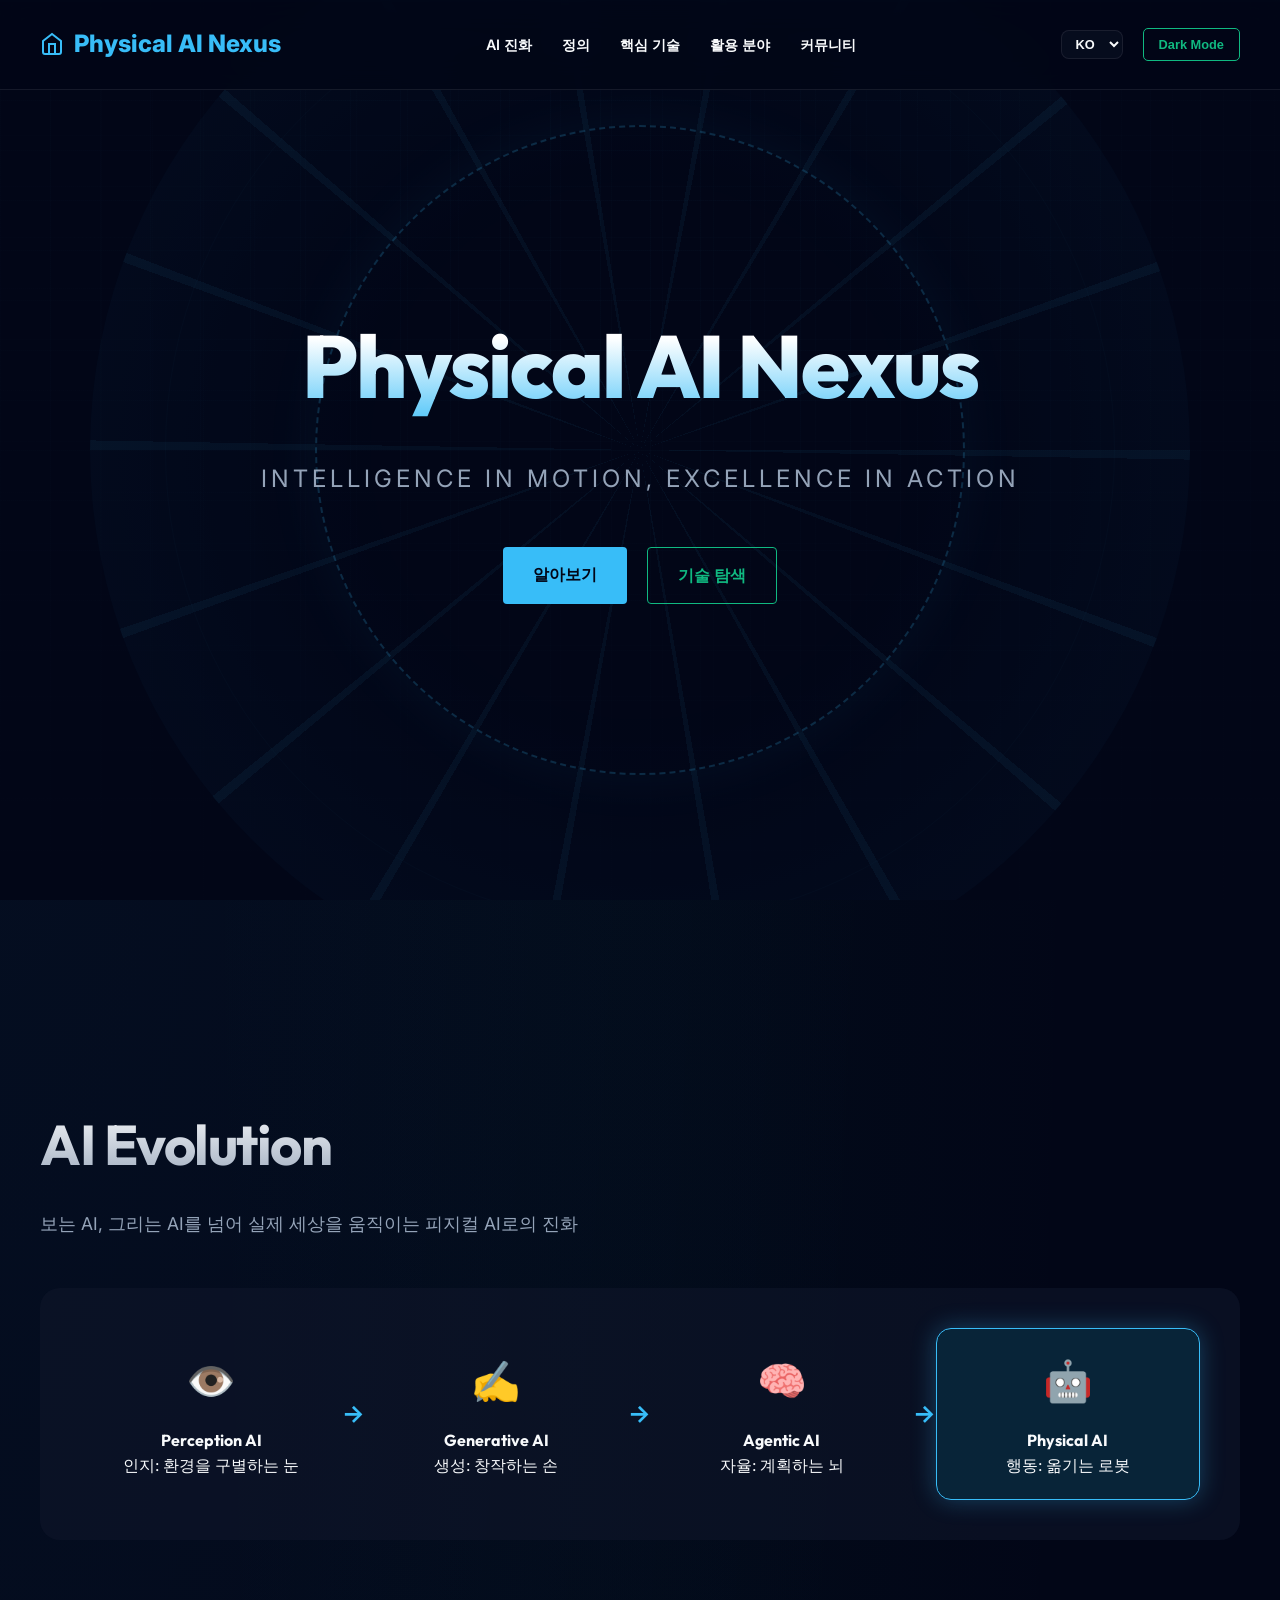
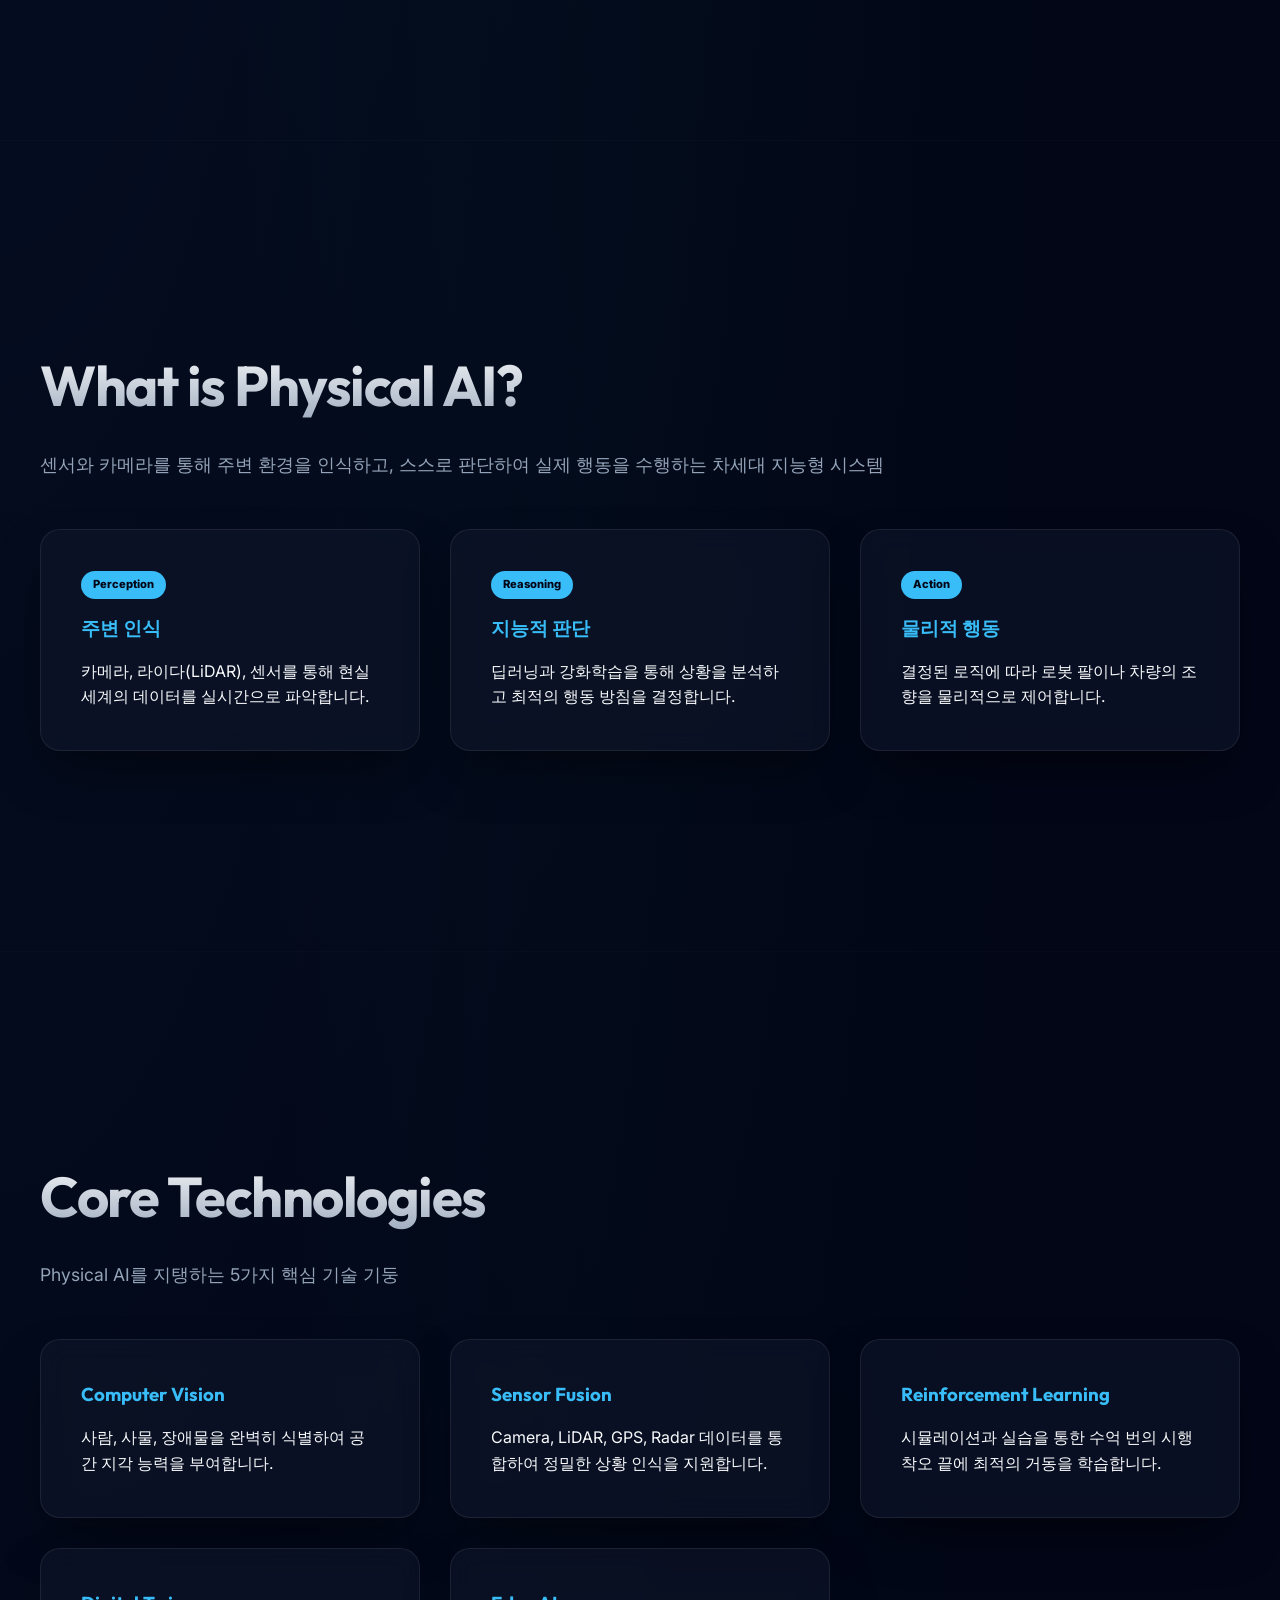
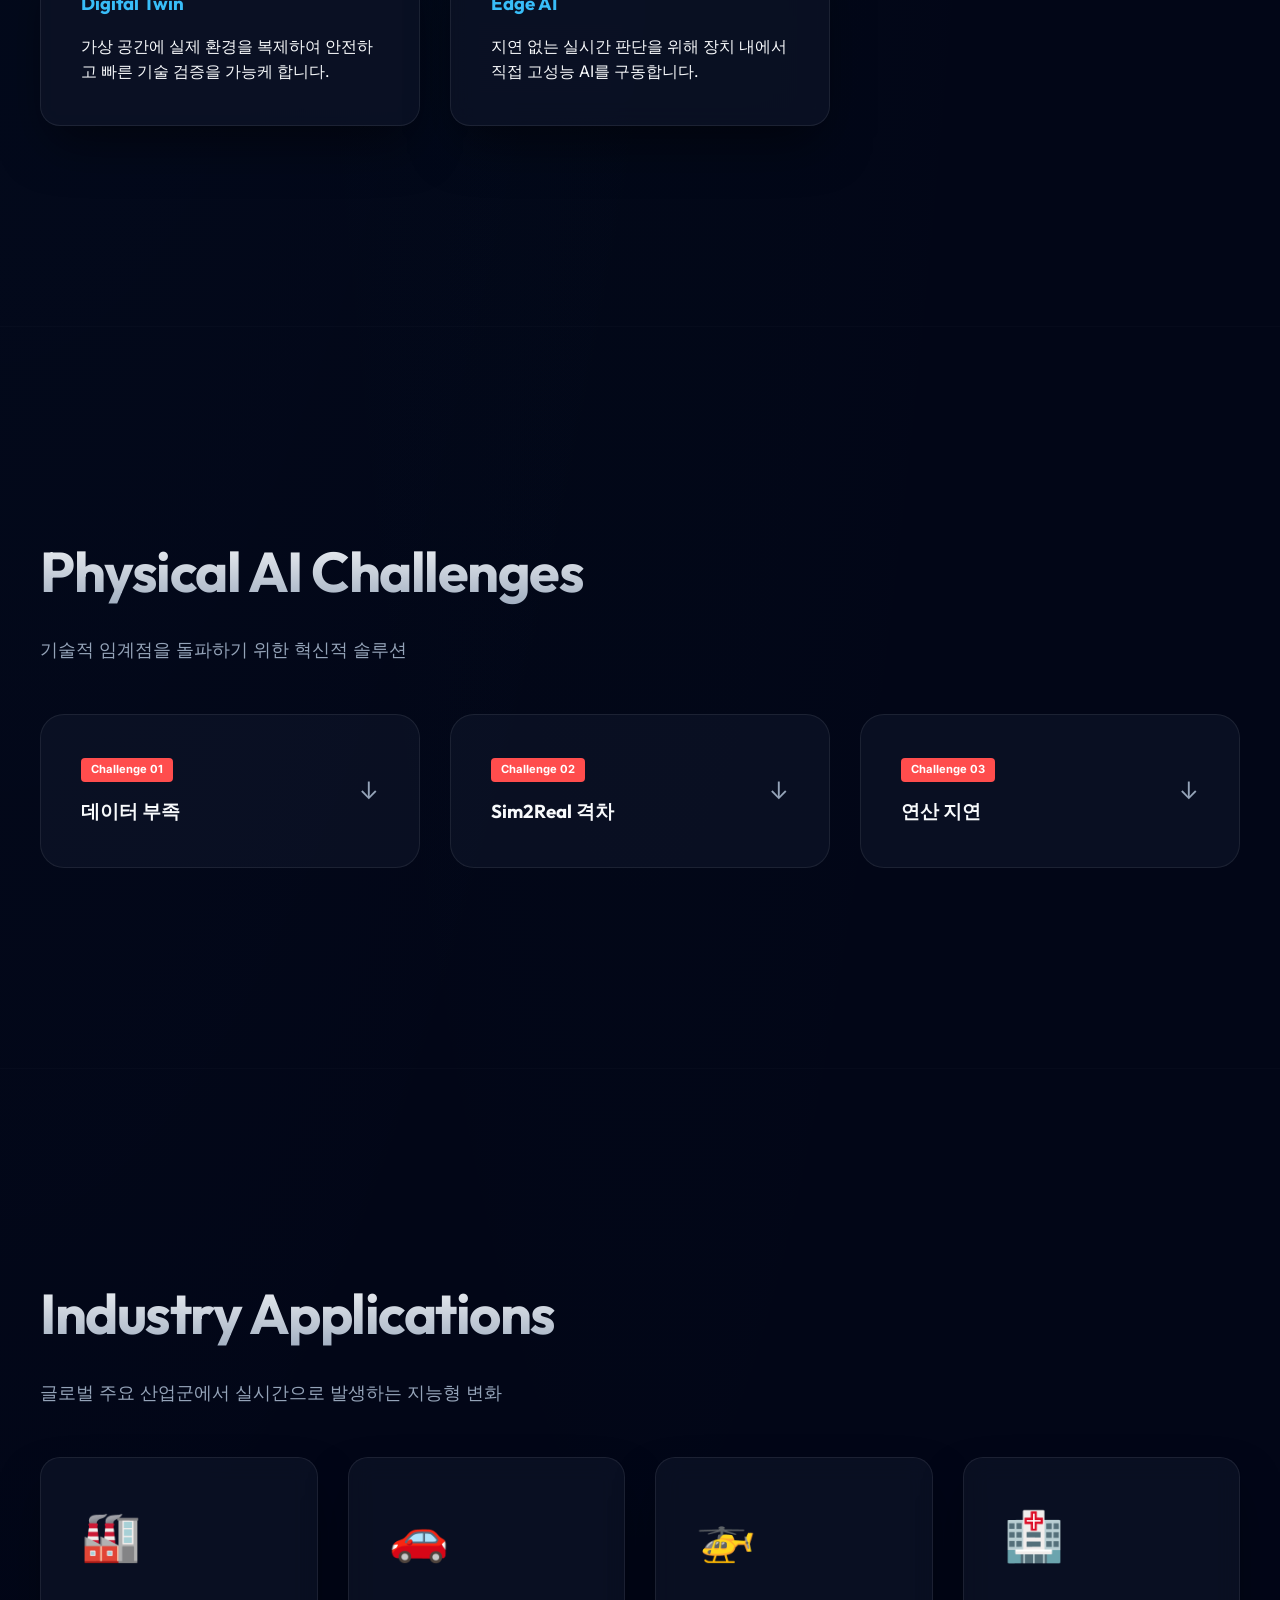
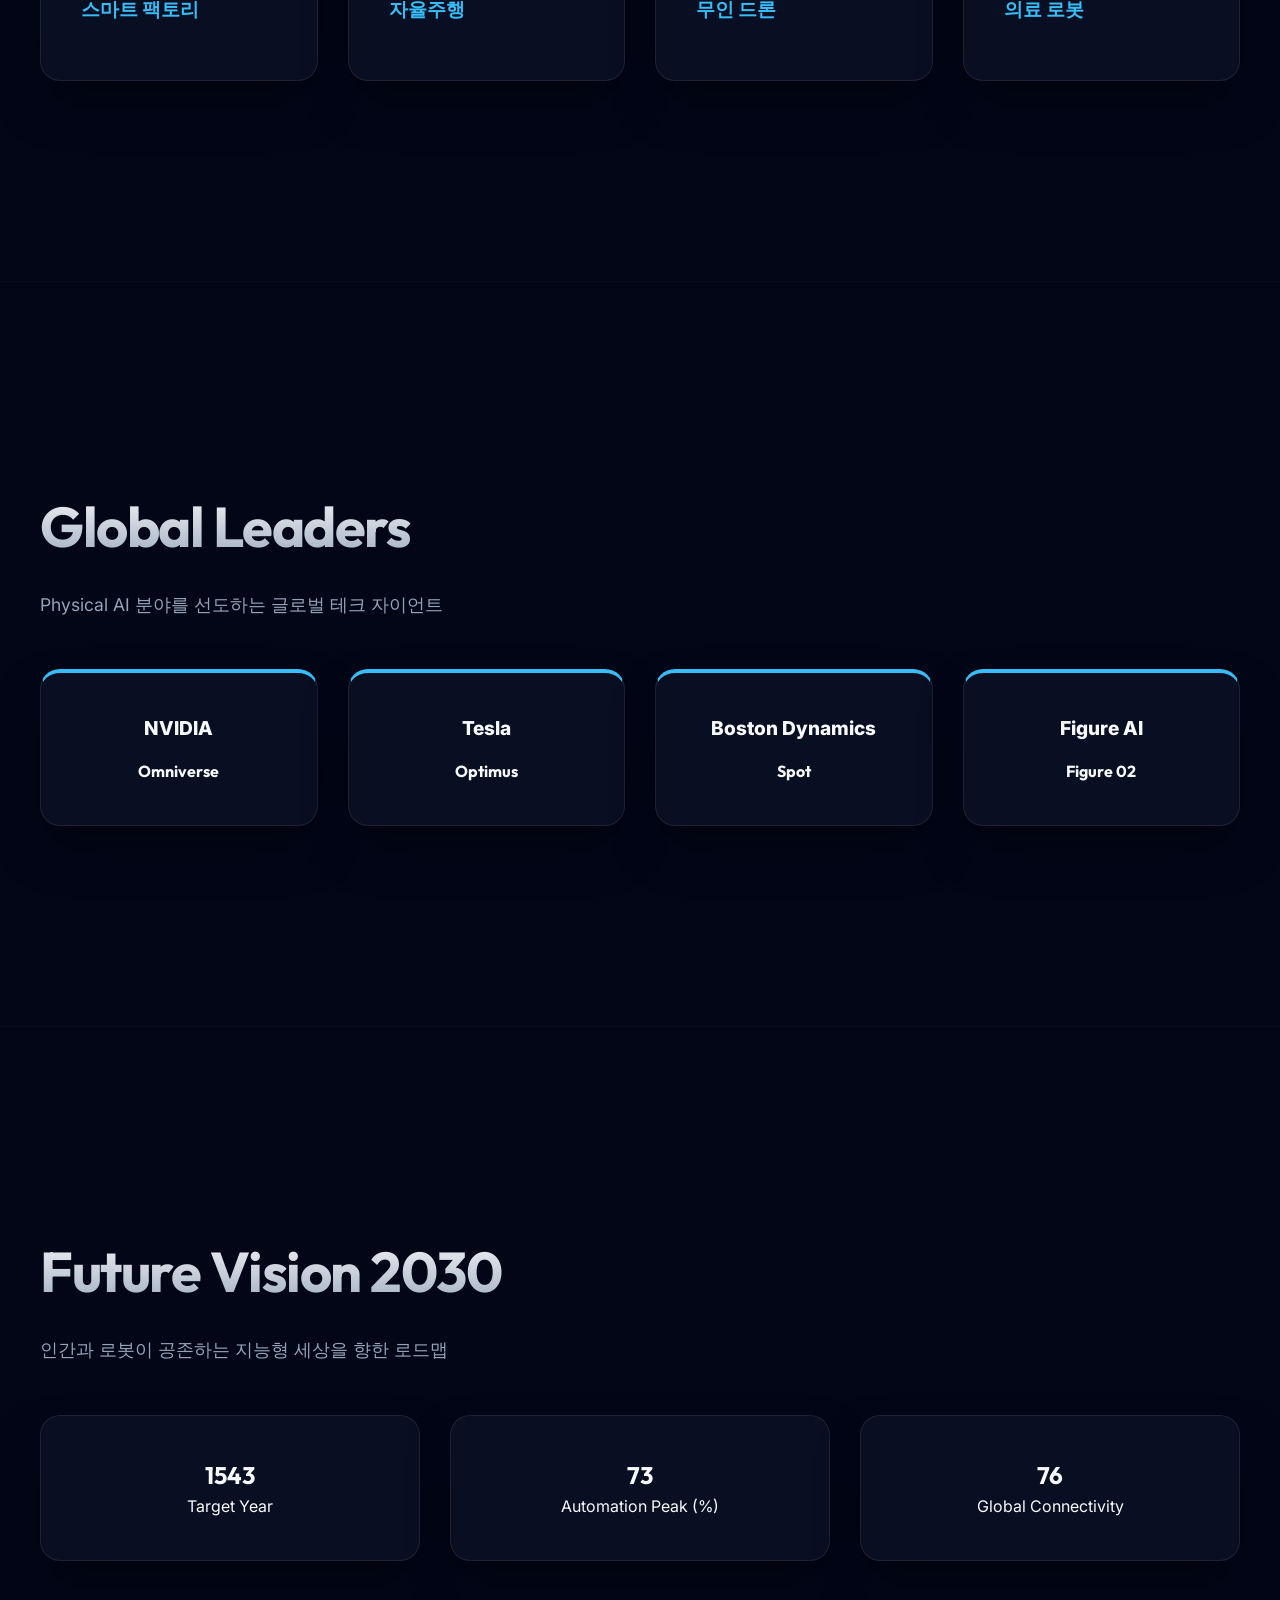
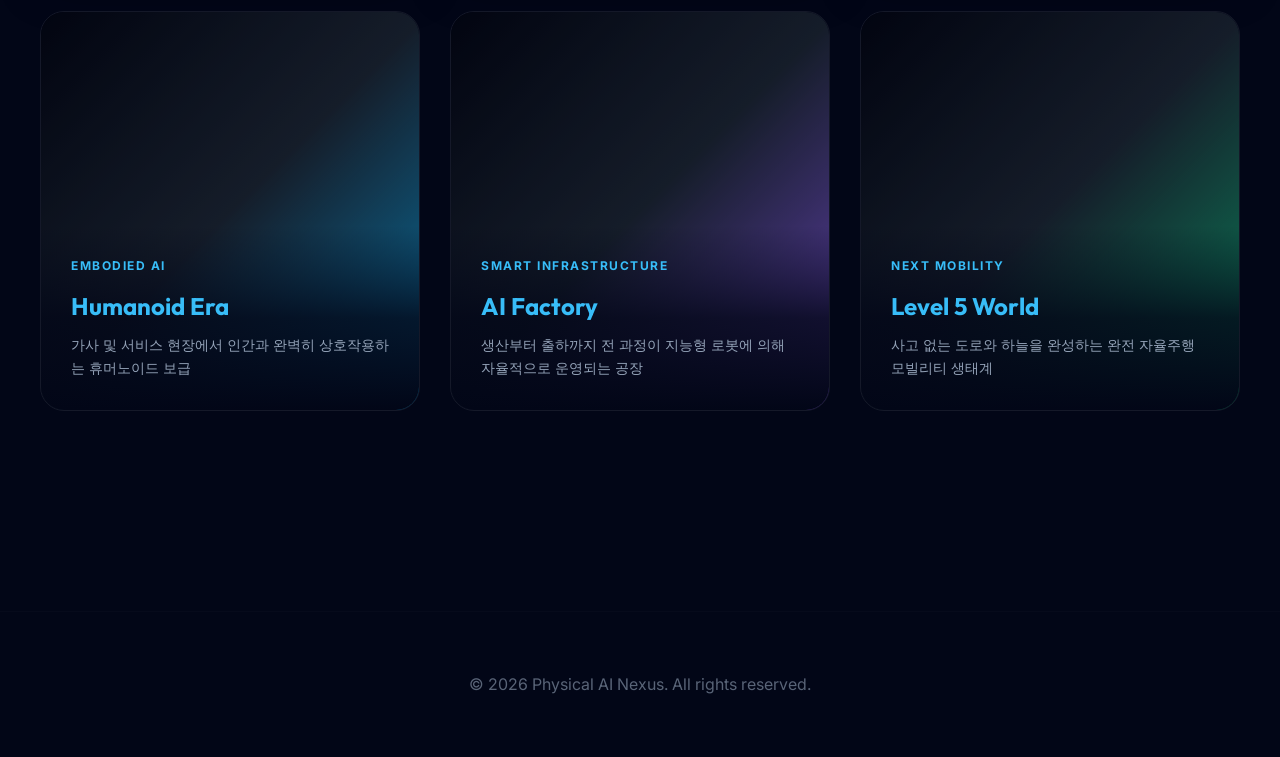
==== index.html @ 52d4ed32 "Add files via upload" ====
<!DOCTYPE html>
<html lang="ko">
<head>
    <meta charset="UTF-8">
    <meta name="viewport" content="width=device-width, initial-scale=1.0">
    <title>Physical AI Nexus : 현실 세계를 움직이는 인공지능</title>
    <meta name="description" content="피지컬 AI(Physical AI)는 로봇과 기계가 스스로 판단하고 행동하는 차세대 인공지능 기술입니다.">
    <!-- OpenGraph for Social Media -->
    <meta property="og:title" content="Physical AI Nexus">
    <meta property="og:description" content="AI가 현실 세계를 움직이다. 로봇소프트웨어공학의 미래.">
    <meta property="og:image" content="assets/hero_new.png">
    <meta property="og:type" content="website">
    <link rel="stylesheet" href="style.css">
</head>
<body>
    <canvas id="particle-canvas"></canvas>

    <!-- Signature Intro -->
    <div id="signature-intro">
        <div class="hand-container">
            <img src="assets/hand_digital.png" id="hand-digital" class="intro-hand" alt="Digital Hand">
            <img src="assets/hand_robot.png" id="hand-robot" class="intro-hand" alt="Robot Hand">
        </div>
        <div class="intro-text">PHYSICAL AI NEXUS</div>
    </div>

    <!-- Navigation -->
    <nav>
        <div class="container">
            <a href="index.html" class="logo">
                <svg width="24" height="24" viewBox="0 0 24 24" fill="none" stroke="currentColor" stroke-width="2"><path d="M3 9l9-7 9 7v11a2 2 0 0 1-2 2H5a2 2 0 0 1-2-2z"/><polyline points="9 22 9 12 15 12 15 22"/></svg>
                Physical AI Nexus
            </a>
            <ul class="nav-links">
                <li><a href="#evolution" data-i18n="nav_evolution">AI Evolution</a></li>
                <li><a href="#about" data-i18n="nav_about">Definition</a></li>
                <li><a href="#tech" data-i18n="nav_tech">Technologies</a></li>
                <li><a href="#apps" data-i18n="nav_apps">Applications</a></li>
                <li class="dropdown">
                    <a href="community.html" data-i18n="nav_community">Community</a>
                    <ul class="dropdown-menu">
                        <li><a href="community.html" data-i18n="nav_comm_lounge">Community Lounge</a></li>
                        <li><a href="community.html#contact" data-i18n="nav_inquiry">Inquiry</a></li>
                    </ul>
                </li>
            </ul>
            <div class="nav-extra">
                <select id="lang-selector" class="lang-select">
                    <option value="ko">KO</option>
                    <option value="en">EN</option>
                    <option value="ja">JA</option>
                    <option value="zh">ZH</option>
                </select>
                <button class="theme-toggle" id="theme-btn" aria-label="Toggle Dark Mode">Dark Mode</button>
            </div>
        </div>
    </nav>

    <!-- 1. Hero Section -->
    <header class="hero">
        <div class="hero-bg"></div>
        <div class="hero-data-flow"></div>
        <div class="hero-tech-grid"></div>
        <div class="hero-hud">
            <div class="hud-circle hud-circle-inner"></div>
            <div class="hud-circle hud-circle-outer"></div>
            <div class="hud-data-lines"></div>
            <div class="scanline"></div>
        </div>
        <div class="hero-content">
            <h1 data-i18n="hero_h1">Physical AI <span class="highlight">Nexus</span></h1>
            <p data-i18n="hero_p">Intelligence in Motion, Excellence in Action</p>
            <div class="hero-btns">
                <a href="#about" class="btn btn-primary" data-i18n="hero_btn_learn">Learn More</a>
                <a href="#tech" class="btn btn-outline" data-i18n="hero_btn_tech">Explore Tech</a>
            </div>
        </div>
    </header>

    <!-- 2. AI Evolution -->
    <section id="evolution">
        <div class="container reveal-on-scroll">
            <div class="section-title">
                <h2 data-i18n="evo_title">AI Evolution</h2>
                <p data-i18n="evo_subtitle">보는 AI, 그리는 AI를 넘어 실제 세상을 움직이는 피지컬 AI로의 진화</p>
            </div>
            <div class="evolution-path">
                <div class="evo-step">
                    <div class="evo-icon">👁️</div>
                    <h4 data-i18n="evo_1_h">Perception AI</h4>
                    <p data-i18n="evo_1_p">인지: 환경을 구별하는 눈</p>
                </div>
                <div class="evo-arrow">→</div>
                <div class="evo-step">
                    <div class="evo-icon">✍️</div>
                    <h4 data-i18n="evo_2_h">Generative AI</h4>
                    <p data-i18n="evo_2_p">생성: 창작하는 손</p>
                </div>
                <div class="evo-arrow">→</div>
                <div class="evo-step">
                    <div class="evo-icon">🧠</div>
                    <h4 data-i18n="evo_3_h">Agentic AI</h4>
                    <p data-i18n="evo_3_p">자율: 계획하는 뇌</p>
                </div>
                <div class="evo-arrow">→</div>
                <div class="evo-step highlight-step">
                    <div class="evo-icon">🤖</div>
                    <h4 data-i18n="evo_4_h">Physical AI</h4>
                    <p data-i18n="evo_4_p">행동: 옮기는 로봇</p>
                </div>
            </div>
        </div>
    </section>

    <!-- 3. What is Physical AI -->
    <section id="about">
        <div class="container reveal-on-scroll">
            <div class="section-title">
                <h2 data-i18n="about_title">What is Physical AI?</h2>
                <p data-i18n="about_subtitle">센서와 카메라를 통해 주변 환경을 인식하고, 스스로 판단하여 실제 행동을 수행하는 차세대 지능형 시스템</p>
            </div>
            <div class="grid grid-3">
                <div class="card">
                    <div class="badge">Perception</div>
                    <h3 data-i18n="about_item1_h">주변 인식</h3>
                    <p data-i18n="about_item1_p">카메라, 라이다(LiDAR), 센서를 통해 현실 세계의 데이터를 실시간으로 파악합니다.</p>
                </div>
                <div class="card">
                    <div class="badge">Reasoning</div>
                    <h3 data-i18n="about_item2_h">지능적 판단</h3>
                    <p data-i18n="about_item2_p">딥러닝과 강화학습을 통해 상황을 분석하고 최적의 행동 방침을 결정합니다.</p>
                </div>
                <div class="card">
                    <div class="badge">Action</div>
                    <h3 data-i18n="about_item3_h">물리적 행동</h3>
                    <p data-i18n="about_item3_p">결정된 로직에 따라 로봇 팔이나 차량의 조향을 물리적으로 제어합니다.</p>
                </div>
            </div>
        </div>
    </section>

    <!-- 4. Core Technologies -->
    <section id="tech">
        <div class="container reveal-on-scroll">
            <div class="section-title">
                <h2 data-i18n="tech_title">Core Technologies</h2>
                <p data-i18n="tech_subtitle">Physical AI를 지탱하는 5가지 핵심 기술 기둥</p>
            </div>
            <div class="grid grid-3">
                <div class="card">
                    <h3 data-i18n="tech_1_h">Computer Vision</h3>
                    <p data-i18n="tech_1_p">사람, 사물, 장애물을 완벽히 식별하여 공간 지각 능력을 부여합니다.</p>
                </div>
                <div class="card">
                    <h3 data-i18n="tech_2_h">Sensor Fusion</h3>
                    <p data-i18n="tech_2_p">Camera, LiDAR, GPS, Radar 데이터를 통합하여 정밀한 상황 인식을 지원합니다.</p>
                </div>
                <div class="card">
                    <h3 data-i18n="tech_3_h">Reinforcement Learning</h3>
                    <p data-i18n="tech_3_p">시뮬레이션과 실습을 통한 수억 번의 시행착오 끝에 최적의 거동을 학습합니다.</p>
                </div>
                <div class="card">
                    <h3 data-i18n="tech_4_h">Digital Twin</h3>
                    <p data-i18n="tech_4_p">가상 공간에 실제 환경을 복제하여 안전하고 빠른 기술 검증을 가능케 합니다.</p>
                </div>
                <div class="card">
                    <h3 data-i18n="tech_5_h">Edge AI</h3>
                    <p data-i18n="tech_5_p">지연 없는 실시간 판단을 위해 장치 내에서 직접 고성능 AI를 구동합니다.</p>
                </div>
            </div>
        </div>
    </section>

    <!-- 5. Physical AI Challenges -->
    <section id="barriers">
        <div class="container reveal-on-scroll">
            <div class="section-title">
                <h2 data-i18n="chall_title">Physical AI Challenges</h2>
                <p data-i18n="chall_subtitle">기술적 임계점을 돌파하기 위한 혁신적 솔루션</p>
            </div>
            <div class="grid grid-3">
                <div class="barrier-card">
                    <div class="barrier-header">
                        <div>
                            <div class="badge-warning">Challenge 01</div>
                            <h3 data-i18n="chall_1_h">데이터 부족</h3>
                        </div>
                        <div class="expand-icon">↓</div>
                    </div>
                    <div class="barrier-solution">
                        <h4 style="color: var(--secondary-color); margin-bottom: 15px;">Solution: Simulation</h4>
                        <p data-i18n="chall_1_p">디지털 트윈 기반의 가상 가속 학습을 통해 수억 시간의 데이터를 생성합니다.</p>
                    </div>
                </div>
                <div class="barrier-card">
                    <div class="barrier-header">
                        <div>
                            <div class="badge-warning">Challenge 02</div>
                            <h3 data-i18n="chall_2_h">Sim2Real 격차</h3>
                        </div>
                        <div class="expand-icon">↓</div>
                    </div>
                    <div class="barrier-solution">
                        <h4 style="color: var(--secondary-color); margin-bottom: 15px;">Solution: Adaptation</h4>
                        <p data-i18n="chall_2_p">실시간 오차 수정 알고리즘을 적용하여 현실 세계에 즉각 최적화합니다.</p>
                    </div>
                </div>
                <div class="barrier-card">
                    <div class="barrier-header">
                        <div>
                            <div class="badge-warning">Challenge 03</div>
                            <h3 data-i18n="chall_3_h">연산 지연</h3>
                        </div>
                        <div class="expand-icon">↓</div>
                    </div>
                    <div class="barrier-solution">
                        <h4 style="color: var(--secondary-color); margin-bottom: 15px;">Solution: Edge AI</h4>
                        <p data-i18n="chall_3_p">온디바이스 최적화를 통해 인터넷 연결 없이도 즉각적인 물리 제어가 가능합니다.</p>
                    </div>
                </div>
            </div>
        </div>
    </section>

    <!-- 6. Industry Applications -->
    <section id="apps">
        <div class="container reveal-on-scroll">
            <div class="section-title">
                <h2 data-i18n="app_title">Industry Applications</h2>
                <p data-i18n="app_subtitle">글로벌 주요 산업군에서 실시간으로 발생하는 지능형 변화</p>
            </div>
            <div class="grid grid-4">
                <div class="card industry-card-new">
                    <div class="industry-icon">🏭</div>
                    <h3 data-i18n="app_1_h">스마트 팩토리</h3>
                    <div class="industry-details-hidden">
                        <p data-i18n="app_1_p">자동 물류 및 지능형 생산 공정 혁신을 주도합니다.</p>
                    </div>
                </div>
                <div class="card industry-card-new">
                    <div class="industry-icon">🚗</div>
                    <h3 data-i18n="app_2_h">자율주행</h3>
                    <div class="industry-details-hidden">
                        <p data-i18n="app_2_p">완벽한 주변 환경 인식을 통한 안전한 이동을 보장합니다.</p>
                    </div>
                </div>
                <div class="card industry-card-new">
                    <div class="industry-icon">🚁</div>
                    <h3 data-i18n="app_3_h">무인 드론</h3>
                    <div class="industry-details-hidden">
                        <p data-i18n="app_3_p">자율 비행 및 고정밀 시설 점검 시스템을 구축합니다.</p>
                    </div>
                </div>
                <div class="card industry-card-new">
                    <div class="industry-icon">🏥</div>
                    <h3 data-i18n="app_4_h">의료 로봇</h3>
                    <div class="industry-details-hidden">
                        <p data-i18n="app_4_p">정밀 수술 보조 및 환자 케어 자동화를 실현합니다.</p>
                    </div>
                </div>
            </div>
        </div>
    </section>

    <!-- 7. Global Leaders -->
    <section id="leaders">
        <div class="container reveal-on-scroll">
            <div class="section-title">
                <h2 data-i18n="leader_title">Global Leaders</h2>
                <p data-i18n="leader_subtitle">Physical AI 분야를 선도하는 글로벌 테크 자이언트</p>
            </div>
            <div class="grid grid-4">
                <div class="card leader-card">
                    <div class="spotlight"></div>
                    <div class="leader-logo">NVIDIA</div>
                    <h4>Omniverse</h4>
                </div>
                <div class="card leader-card">
                    <div class="spotlight"></div>
                    <div class="leader-logo">Tesla</div>
                    <h4>Optimus</h4>
                </div>
                <div class="card leader-card">
                    <div class="spotlight"></div>
                    <div class="leader-logo">Boston Dynamics</div>
                    <h4>Spot</h4>
                </div>
                <div class="card leader-card">
                    <div class="spotlight"></div>
                    <div class="leader-logo">Figure AI</div>
                    <h4>Figure 02</h4>
                </div>
            </div>
        </div>
    </section>

    <!-- 8. Future Vision 2030 -->
    <section id="vision">
        <div class="container reveal-on-scroll">
            <div class="section-title">
                <h2 data-i18n="vision_title">Future Vision 2030</h2>
                <p data-i18n="vision_subtitle">인간과 로봇이 공존하는 지능형 세상을 향한 로드맵</p>
            </div>
            <div class="grid grid-3" style="text-align: center; margin-bottom: 50px;">
                <div class="card counter-box">
                    <h2 class="counter" data-target="2030">0</h2>
                    <p>Target Year</p>
                </div>
                <div class="card counter-box">
                    <h2 class="counter" data-target="95">0</h2>
                    <p>Automation Peak (%)</p>
                </div>
                <div class="card counter-box">
                    <h2 class="counter" data-target="100">0</h2>
                    <p>Global Connectivity</p>
                </div>
            </div>
            <div class="vision-grid">
                <div class="vision-card">
                    <div class="vision-image-placeholder v-gradient-1"></div>
                    <div class="vision-content">
                        <span class="project-tag">Embodied AI</span>
                        <h3 data-i18n="vision_1_h">Humanoid Era</h3>
                        <p data-i18n="vision_1_p">가사 및 서비스 현장에서 인간과 완벽히 상호작용하는 휴머노이드 보급</p>
                    </div>
                </div>
                <div class="vision-card">
                    <div class="vision-image-placeholder v-gradient-2"></div>
                    <div class="vision-content">
                        <span class="project-tag">Smart Infrastructure</span>
                        <h3 data-i18n="vision_2_h">AI Factory</h3>
                        <p data-i18n="vision_2_p">생산부터 출하까지 전 과정이 지능형 로봇에 의해 자율적으로 운영되는 공장</p>
                    </div>
                </div>
                <div class="vision-card">
                    <div class="vision-image-placeholder v-gradient-3"></div>
                    <div class="vision-content">
                        <span class="project-tag">Next Mobility</span>
                        <h3 data-i18n="vision_3_h">Level 5 World</h3>
                        <p data-i18n="vision_3_p">사고 없는 도로와 하늘을 완성하는 완전 자율주행 모빌리티 생태계</p>
                    </div>
                </div>
            </div>
        </div>
    </section>

    <!-- Back to Top Button -->
    <button id="back-to-top" title="Go to top" aria-label="Back to Top">
        <svg viewBox="0 0 24 24" fill="none" stroke="currentColor" stroke-width="2"><path d="M18 15l-6-6-6 6"/></svg>
    </button>

    <footer>
        <div class="container" style="text-align: center; padding: 60px 0;">
            <p style="color: var(--text-muted); opacity: 0.6;">&copy; 2026 Physical AI Nexus. All rights reserved.</p>
        </div>
    </footer>

    <script src="script.js"></script>
</body>
</html>
---- style.css ----
@import url('https://fonts.googleapis.com/css2?family=Inter:wght@300;400;600;700&family=Outfit:wght@300;400;600;800&display=swap');

:root {
    --primary-color: #020617;
    --secondary-color: #38BDF8;
    --accent-color: #10B981;
    --bg-color: #020617;
    --text-color: #F8FAFC;
    --text-muted: #94A3B8;
    --card-bg: rgba(15, 23, 42, 0.6);
    --nav-bg: rgba(2, 6, 23, 0.85);
    --footer-bg: #010409;
    --shadow: 0 25px 50px -12px rgba(0, 0, 0, 0.5);
    --transition: all 0.5s cubic-bezier(0.4, 0, 0.2, 1);
    --neon-glow: 0 0 25px rgba(56, 189, 248, 0.3);
    --glass-border: rgba(255, 255, 255, 0.08);
}

body {
    background-color: var(--bg-color);
    color: var(--text-color);
    background-image: 
        radial-gradient(at 0% 0%, rgba(56, 189, 248, 0.05) 0, transparent 50%),
        radial-gradient(at 50% 0%, rgba(16, 185, 129, 0.03) 0, transparent 50%);
}

* {
    margin: 0;
    padding: 0;
    box-sizing: border-box;
    scroll-behavior: smooth;
}

.container {
    max-width: 1300px;
    margin: 0 auto;
    padding: 0 40px;
    width: 100%;
}

body {
    font-family: 'Inter', sans-serif;
    background-color: var(--bg-color);
    color: var(--text-color);
    line-height: 1.6;
    overflow-x: hidden;
    transition: background-color 0.5s ease, color 0.5s ease;
}

h1, h2, h3, h4 {
    font-family: 'Outfit', sans-serif;
    font-weight: 700;
}

/* --- Accessibility --- */
:focus {
    outline: 2px solid var(--accent-color);
    outline-offset: 4px;
}

/* Skip preloader, use signature intro instead */
#signature-intro {
    position: fixed;
    top: 0;
    left: 0;
    width: 100%;
    height: 100%;
    background: #0B1120;
    z-index: 10000;
    display: flex;
    flex-direction: column;
    justify-content: center;
    align-items: center;
    overflow: hidden;
    animation: fade-out-intro 0.8s cubic-bezier(0.77, 0, 0.175, 1) 5s forwards;
}

.hand-container {
    position: relative;
    width: 320px;
    height: 400px;
    perspective: 1000px;
}

.intro-hand {
    position: absolute;
    width: 100%;
    height: 100%;
    object-fit: contain;
    transition: transform 2s cubic-bezier(0.4, 0, 0.2, 1);
}

#hand-digital {
    transform: translateX(-50px);
    animation: break-reality 4s cubic-bezier(0.4, 0, 0.2, 1) forwards;
}

#hand-robot {
    opacity: 0;
    transform: translateX(50px);
    animation: transform-to-robot 4s cubic-bezier(0.4, 0, 0.2, 1) 1.5s forwards;
}

.intro-text {
    color: var(--accent-color);
    margin-top: 40px;
    font-family: 'Outfit', sans-serif;
    letter-spacing: 12px;
    font-size: 1.2rem;
    font-weight: 800;
    opacity: 0;
    transform: translateY(20px);
    animation: fade-in-text 1.5s cubic-bezier(0.4, 0, 0.2, 1) 1s forwards;
}

@keyframes break-reality {
    0% { transform: scale(0.8) translateX(-100px); opacity: 0; filter: blur(20px); }
    30% { opacity: 1; transform: scale(1.05) translateX(0); filter: blur(0); }
    70% { transform: scale(1) translateX(10px); }
    100% { transform: scale(0.95); opacity: 0; }
}

@keyframes transform-to-robot {
    0% { opacity: 0; transform: scale(0.9) translateX(100px) rotateY(20deg); }
    40% { opacity: 1; transform: scale(1.1) translateX(0) rotateY(0); }
    100% { opacity: 1; transform: scale(1); filter: drop-shadow(0 0 30px var(--secondary-color)); }
}

@keyframes fade-in-text {
    to { opacity: 1; transform: translateY(0); }
}

@keyframes fade-out-intro {
    to { opacity: 0; visibility: hidden; transform: scale(1.1); }
}

/* --- Anatomy Viewer --- */
.robot-anatomy-viewer {
    display: flex;
    align-items: center;
    justify-content: center;
    gap: 50px;
    margin-top: 50px;
}

.anatomy-img-container {
    position: relative;
    width: 400px;
}

.anatomy-img-container img {
    width: 100%;
    border-radius: 20px;
    filter: brightness(0.6);
    transition: var(--transition);
}

.hotspot {
    position: absolute;
    width: 25px;
    height: 25px;
    background: var(--accent-color);
    border-radius: 50%;
    cursor: pointer;
    box-shadow: 0 0 15px var(--accent-color);
    transition: var(--transition);
    animation: pulse 1.5s infinite;
}

.hotspot:hover {
    transform: scale(1.5);
    background: var(--secondary-color);
}

.anatomy-popup {
    display: none;
    max-width: 350px;
    animation: slide-in-left 0.5s cubic-bezier(0.175, 0.885, 0.32, 1.275);
}

.anatomy-popup.active {
    display: block;
}

@keyframes pulse {
    0% { transform: scale(1); opacity: 0.8; }
    50% { transform: scale(1.2); opacity: 1; }
    100% { transform: scale(1); opacity: 0.8; }
}

/* --- Expandable Barrier Cards --- */
.barrier-card {
    background: var(--card-bg);
    border: 1px solid var(--glass-border);
    border-radius: 24px;
    padding: 40px;
    cursor: pointer;
    transition: var(--transition);
    position: relative;
    overflow: hidden;
}

.barrier-card:hover {
    border-color: var(--secondary-color);
    box-shadow: var(--neon-glow);
    transform: translateY(-5px);
}

.barrier-header {
    display: flex;
    justify-content: space-between;
    align-items: center;
}

.barrier-solution {
    max-height: 0;
    opacity: 0;
    overflow: hidden;
    transition: all 0.6s cubic-bezier(0.4, 0, 0.2, 1);
    margin-top: 0;
    padding-top: 0;
    border-top: 0px solid rgba(56, 189, 248, 0.1);
}

.barrier-card.active .barrier-solution {
    max-height: 300px;
    opacity: 1;
    margin-top: 30px;
    padding-top: 30px;
    border-top-width: 1px;
}

.expand-icon {
    font-size: 1.5rem;
    color: var(--text-muted);
    transition: var(--transition);
}

.barrier-card.active .expand-icon {
    transform: rotate(180deg);
    color: var(--secondary-color);
}

/* --- Interactive Flowchart --- */
.process-flow {
    display: flex;
    justify-content: space-between;
    align-items: center;
    gap: 20px;
    margin-top: 60px;
    position: relative;
}

.flow-step {
    flex: 1;
    background: var(--card-bg);
    padding: 30px;
    border-radius: 20px;
    border: 1px solid var(--glass-border);
    cursor: pointer;
    transition: var(--transition);
    position: relative;
    z-index: 2;
}

.flow-step.active {
    border-color: var(--secondary-color);
    box-shadow: var(--neon-glow);
    transform: translateY(-5px);
}

.flow-arrow {
    font-size: 2rem;
    color: var(--text-muted);
    transition: var(--transition);
}

.flow-arrow.active {
    color: var(--secondary-color);
    filter: drop-shadow(var(--neon-glow));
}

/* --- Spotlight Effect --- */
.leader-card {
    position: relative;
    overflow: hidden;
}

.spotlight {
    position: absolute;
    top: 0;
    left: 0;
    width: 100%;
    height: 100%;
    background: radial-gradient(circle at var(--x) var(--y), rgba(56, 189, 248, 0.15), transparent 60%);
    pointer-events: none;
    opacity: 0;
    transition: opacity 0.3s;
}

.leader-card:hover .spotlight {
    opacity: 1;
}

/* --- Timeline Animation --- */
.evo-step {
    opacity: 0;
    transform: translateX(-50px);
    transition: all 0.8s cubic-bezier(0.4, 0, 0.2, 1);
}

.evo-step.active {
    opacity: 1;
    transform: translateX(0);
}

.highlight-step {
    border-color: var(--secondary-color);
    box-shadow: 0 0 30px rgba(56, 189, 248, 0.3);
}

/* --- Industry Card Hover --- */
.industry-card-new {
    overflow: hidden;
    transition: var(--transition);
}

.industry-card-new:hover {
    transform: scale(1.05);
}

.industry-card-new:hover .industry-icon {
    transform: rotate(360deg);
}

.industry-details-hidden {
    max-height: 0;
    opacity: 0;
    overflow: hidden;
    transition: all 0.5s ease;
}

.industry-card-new:hover .industry-details-hidden {
    max-height: 200px;
    opacity: 1;
    margin-top: 15px;
}

/* --- Navigation --- */
nav {
    position: fixed;
    top: 0;
    width: 100%;
    height: 90px;
    background: var(--nav-bg);
    backdrop-filter: blur(16px);
    -webkit-backdrop-filter: blur(16px);
    display: flex;
    align-items: center;
    z-index: 1000;
    border-bottom: 1px solid var(--glass-border);
    transition: var(--transition);
}

nav.scrolled {
    height: 70px;
    background: var(--nav-bg);
    box-shadow: var(--shadow);
}

nav .container {
    display: flex;
    justify-content: space-between;
    align-items: center;
    width: 100%;
}

.nav-extra {
    display: flex;
    align-items: center;
    gap: 20px;
}

.lang-select {
    background: rgba(15, 23, 42, 0.4);
    border: 1px solid var(--glass-border);
    color: var(--text-color);
    padding: 5px 10px;
    border-radius: 8px;
    font-size: 0.8rem;
    cursor: pointer;
    font-weight: 600;
}

.lang-select:focus {
    border-color: var(--secondary-color);
}

.logo {
    font-size: 1.5rem;
    font-weight: 800;
    color: var(--secondary-color);
    text-decoration: none;
    display: flex;
    align-items: center;
    gap: 10px;
}

.nav-links {
    display: flex;
    list-style: none;
    gap: 30px;
}

.nav-links a {
    text-decoration: none;
    color: var(--text-color);
    font-weight: 600;
    font-size: 0.9rem;
    position: relative;
    transition: var(--transition);
}

.nav-links a::after {
    content: '';
    position: absolute;
    bottom: -5px;
    left: 0;
    width: 0;
    height: 2px;
    background-color: var(--accent-color);
    transition: var(--transition);
}

.nav-links a:hover::after {
    width: 100%;
}

.nav-links a:hover {
    color: var(--accent-color);
}

/* --- Dropdown Menu --- */
.dropdown {
    position: relative;
}

.dropdown-menu {
    position: absolute;
    top: 100%;
    left: 50%;
    transform: translateX(-50%) translateY(10px);
    background: rgba(15, 23, 42, 0.95);
    backdrop-filter: blur(20px);
    -webkit-backdrop-filter: blur(20px);
    border: 1px solid var(--glass-border);
    border-radius: 12px;
    padding: 10px 0;
    min-width: 160px;
    list-style: none;
    opacity: 0;
    visibility: hidden;
    transition: var(--transition);
    box-shadow: 0 10px 30px rgba(0,0,0,0.5);
}

.dropdown:hover .dropdown-menu {
    opacity: 1;
    visibility: visible;
    transform: translateX(-50%) translateY(0);
}

.dropdown-menu li a {
    display: block;
    padding: 12px 20px;
    font-size: 0.85rem;
    white-space: nowrap;
    border: none;
}

.dropdown-menu li a::after {
    display: none;
}

.dropdown-menu li a:hover {
    background: rgba(56, 189, 248, 0.1);
    color: var(--secondary-color);
}

.theme-toggle {
    background: none;
    border: 1px solid var(--accent-color);
    color: var(--accent-color);
    padding: 8px 15px;
    border-radius: 5px;
    cursor: pointer;
    font-size: 0.8rem;
    font-weight: 600;
    transition: var(--transition);
}

.theme-toggle:hover {
    background: rgba(100, 255, 218, 0.1);
}

/* --- Hero Section --- */
.hero {
    height: 100vh;
    width: 100%;
    display: flex;
    align-items: center;
    justify-content: center;
    background: #020617;
    position: relative;
    overflow: hidden;
}

.hero::after {
    content: '';
    position: absolute;
    top: 0;
    left: 0;
    width: 100%;
    height: 100%;
    background: 
        linear-gradient(to bottom, rgba(2, 6, 23, 0.4) 0%, rgba(2, 6, 23, 0.95) 100%),
        radial-gradient(circle at center, transparent 0%, rgba(2, 6, 23, 0.8) 100%);
    z-index: 2;
}

.hero-bg {
    position: absolute;
    top: 0;
    left: 0;
    width: 100%;
    height: 100%;
    background-image: url('assets/hero_new.png');
    background-size: cover;
    background-position: center;
    filter: brightness(0.7) contrast(1.1);
    z-index: 0;
}

/* Tech Grid Overlay */
.hero-tech-grid {
    position: absolute;
    top: 0;
    left: 0;
    width: 100%;
    height: 100%;
    background-image: 
        linear-gradient(rgba(56, 189, 248, 0.05) 1px, transparent 1px),
        linear-gradient(90deg, rgba(56, 189, 248, 0.05) 1px, transparent 1px);
    background-size: 50px 50px;
    z-index: 1;
    perspective: 1000px;
}

/* HUD elements */
.hero-hud {
    position: absolute;
    width: 100%;
    height: 100%;
    top: 0;
    left: 0;
    z-index: 3;
    pointer-events: none;
    opacity: 0.5;
}

.hud-circle {
    position: absolute;
    top: 50%;
    left: 50%;
    transform: translate(-50%, -50%);
    border: 1px solid rgba(56, 189, 248, 0.2);
    border-radius: 50%;
    animation: rotate 20s linear infinite;
}

.hud-circle-inner {
    width: 650px;
    height: 650px;
    border-width: 2px;
    border-style: dashed;
    border-color: rgba(56, 189, 248, 0.4);
    box-shadow: 0 0 50px rgba(56, 189, 248, 0.1);
}

.hud-circle-outer {
    width: 950px;
    height: 950px;
    border-width: 1px;
    opacity: 0.2;
    animation-duration: 60s;
    animation-direction: reverse;
}

.hud-data-lines {
    position: absolute;
    top: 50%;
    left: 50%;
    width: 1100px;
    height: 1100px;
    transform: translate(-50%, -50%);
    background: 
        radial-gradient(circle at center, transparent 30%, rgba(56, 189, 248, 0.05) 70%),
        repeating-conic-gradient(from 0deg, transparent 0deg 10deg, rgba(56, 189, 248, 0.1) 10deg 11deg, transparent 11deg 20deg);
    border-radius: 50%;
    z-index: -1;
    animation: rotate 120s linear infinite;
}

.scanline {
    position: absolute;
    top: 0;
    left: 0;
    width: 100%;
    height: 2px;
    background: rgba(56, 189, 248, 0.1);
    z-index: 4;
    animation: scan 8s linear infinite;
}

@keyframes scan {
    from { transform: translateY(-100%); }
    to { transform: translateY(100vh); }
}

@keyframes rotate {
    from { transform: translate(-50%, -50%) rotate(0deg); }
    to { transform: translate(-50%, -50%) rotate(360deg); }
}

@keyframes flow {
    0% { background-position: 0% 0%; }
    100% { background-position: 100% 100%; }
}

.hero-data-flow {
    position: absolute;
    top: 0;
    left: 0;
    width: 100%;
    height: 100%;
    background: 
        repeating-linear-gradient(90deg, transparent, transparent 50px, rgba(56, 189, 248, 0.03) 50px, rgba(56, 189, 248, 0.03) 51px),
        repeating-linear-gradient(0deg, transparent, transparent 50px, rgba(56, 189, 248, 0.03) 50px, rgba(56, 189, 248, 0.03) 51px);
    z-index: 1;
    pointer-events: none;
}

.hero-bg {
    position: absolute;
    top: 0;
    left: 0;
    width: 100%;
    height: 100%;
    background-image: url('assets/hero_new.png');
    background-size: cover;
    background-position: center;
    filter: brightness(0.6) contrast(1.2);
    z-index: 0;
    animation: slow-zoom 20s infinite alternate ease-in-out;
}

@keyframes slow-zoom {
    from { transform: scale(1); }
    to { transform: scale(1.1); }
}

.hero-content {
    position: relative;
    z-index: 10;
    text-align: center;
    max-width: 1000px;
    padding: 0 20px;
    animation: fade-up 1.5s cubic-bezier(0.4, 0, 0.2, 1) forwards;
}

.hero-content h1 {
    font-size: 5.5rem;
    font-weight: 800;
    margin-bottom: 24px;
    background: linear-gradient(to bottom, #FFFFFF 30%, #38BDF8);
    -webkit-background-clip: text;
    background-clip: text;
    -webkit-text-fill-color: transparent;
    letter-spacing: -2px;
}

.hero-content p {
    font-size: 1.5rem;
    color: var(--text-muted);
    margin-bottom: 48px;
    letter-spacing: 4px;
    text-transform: uppercase;
}

.hero-btns {
    display: flex;
    justify-content: center;
    gap: 20px;
}

/* --- Buttons --- */
.btn {
    padding: 15px 30px;
    border-radius: 4px;
    font-weight: 600;
    text-decoration: none;
    transition: var(--transition);
    cursor: pointer;
}

.btn-primary {
    background-color: var(--secondary-color);
    color: var(--primary-color);
}

.btn-primary:hover {
    transform: translateY(-3px);
    box-shadow: 0 5px 15px rgba(0, 212, 255, 0.4);
}

.btn-outline {
    border: 1px solid var(--accent-color);
    color: var(--accent-color);
}

.btn-outline:hover {
    background: rgba(100, 255, 218, 0.1);
    transform: translateY(-3px);
}

/* --- Cards --- */
.grid {
    display: grid;
    gap: 30px;
    margin-top: 50px;
}

.grid-2 { grid-template-columns: repeat(auto-fit, minmax(300px, 1fr)); }
.grid-3 { grid-template-columns: repeat(auto-fit, minmax(300px, 1fr)); }
.grid-4 { grid-template-columns: repeat(auto-fit, minmax(250px, 1fr)); }

.card {
    background: var(--card-bg);
    backdrop-filter: blur(12px);
    -webkit-backdrop-filter: blur(12px);
    padding: 40px;
    border-radius: 20px;
    border: 1px solid var(--glass-border);
    transition: var(--transition);
    position: relative;
    overflow: hidden;
    box-shadow: var(--shadow);
}

.card:hover {
    transform: translateY(-8px) scale(1.02);
    border-color: var(--secondary-color);
    box-shadow: var(--neon-glow);
}

.card h3 {
    margin-bottom: 15px;
    color: var(--secondary-color);
}

.mini-list {
    list-style: none;
    margin-top: 15px;
    font-size: 0.85rem;
    opacity: 0.8;
}

.mini-list li {
    margin-bottom: 5px;
}

.card-img {
    width: 100%;
    height: 200px;
    object-fit: cover;
    border-radius: 8px;
    margin-bottom: 20px;
}

/* --- Timeline --- */
.timeline {
    position: relative;
    max-width: 800px;
    margin: 50px auto 0;
}

.timeline-item {
    padding: 20px 40px;
    position: relative;
    background: var(--card-bg);
    margin-bottom: 20px;
    border-left: 3px solid var(--accent-color);
    border-radius: 0 12px 12px 0;
}

.timeline-item::before {
    content: '';
    position: absolute;
    left: -10px;
    top: 50%;
    width: 16px;
    height: 16px;
    background: var(--accent-color);
    border-radius: 50%;
    transform: translateY(-50%);
}

/* --- Board --- */
/* --- Contact Section Modernized --- */
.contact-wrapper {
    display: flex;
    gap: 60px;
    align-items: flex-start;
    margin-top: 40px;
}

.contact-info-left {
    flex: 1;
}

.contact-info-left h2 {
    font-size: 2.2rem;
    margin-bottom: 25px;
    color: var(--text-color);
    display: flex;
    align-items: center;
}

.contact-info-left h2::before {
    content: '';
    display: inline-block;
    width: 4px;
    height: 35px;
    background: var(--secondary-color);
    margin-right: 15px;
}

.contact-info-left p {
    font-size: 1rem;
    color: var(--text-color);
    opacity: 0.8;
    margin-bottom: 40px;
    line-height: 1.8;
}

.info-details {
    display: grid;
    gap: 15px;
}

.info-item {
    display: flex;
    align-items: center;
}

.info-label {
    width: 120px;
    font-weight: 800;
    color: var(--text-color);
}

.info-value {
    color: var(--text-color);
    opacity: 0.7;
}

.contact-form-right {
    flex: 1;
    background: var(--card-bg);
    padding: 40px;
    border-radius: 12px;
    box-shadow: 0 4px 20px rgba(0,0,0,0.05);
    border: 1px solid var(--glass-border);
}

.form-group {
    margin-bottom: 20px;
}

.form-group label {
    display: block;
    margin-bottom: 8px;
    font-weight: 600;
    font-size: 0.9rem;
}

.form-group input, .form-group textarea, input, textarea {
    width: 100%;
    padding: 16px 20px;
    background: rgba(15, 23, 42, 0.4);
    border: 1px solid var(--glass-border);
    border-radius: 12px;
    color: var(--text-color);
    font-size: 0.95rem;
    transition: var(--transition);
    outline: none;
}

input:focus, textarea:focus {
    background: rgba(15, 23, 42, 0.8);
    border-color: var(--secondary-color);
    box-shadow: 0 0 15px rgba(56, 189, 248, 0.1);
}

label {
    display: block;
    margin-bottom: 10px;
    font-weight: 600;
    font-size: 0.9rem;
    color: var(--secondary-color);
    text-transform: uppercase;
    letter-spacing: 1px;
}

.glass-card {
    background: var(--card-bg);
    backdrop-filter: blur(20px);
    -webkit-backdrop-filter: blur(20px);
    border: 1px solid var(--glass-border);
    border-radius: 32px;
    padding: 40px;
    box-shadow: var(--shadow);
}

/* --- Community Section Split --- */
.community-grid {
    display: grid;
    grid-template-columns: 1fr 1fr;
    gap: 40px;
    margin-top: 40px;
}

.board-form {
    padding: 10px;
}

.board-list {
    max-height: 800px;
    overflow-y: auto;
    padding-right: 15px;
}

.board-list::-webkit-scrollbar {
    width: 6px;
}

.board-list::-webkit-scrollbar-track {
    background: rgba(255, 255, 255, 0.02);
}

.board-list::-webkit-scrollbar-thumb {
    background: var(--secondary-color);
    border-radius: 10px;
}

/* --- Animations --- */
@keyframes fade-up {
    from { opacity: 0; transform: translateY(40px); }
    to { opacity: 1; transform: translateY(0); }
}

.reveal-on-scroll {
    opacity: 0;
    transform: translateY(30px);
    transition: all 0.8s cubic-bezier(0.4, 0, 0.2, 1);
}

.reveal-on-scroll.active {
    opacity: 1;
    transform: translateY(0);
}

.btn-submit {
    width: 100%;
    background: #2563EB;
    color: white;
    border: none;
    padding: 16px;
    border-radius: 8px;
    font-weight: 700;
    cursor: pointer;
    transition: var(--transition);
}

.btn-submit:hover {
    background: #1D4ED8;
    transform: translateY(-2px);
}

/* --- Community Extensions --- */
.post-image {
    max-width: 100%;
    border-radius: 8px;
    margin: 15px 0;
}

.post-meta {
    display: flex;
    justify-content: space-between;
    align-items: center;
    font-size: 0.85rem;
    margin-bottom: 10px;
    color: var(--secondary-color);
}

.author-badge {
    background: rgba(56, 189, 248, 0.1);
    padding: 2px 8px;
    border-radius: 4px;
    font-weight: 600;
}

/* --- Back to Top --- */
#back-to-top {
    position: fixed;
    bottom: 30px;
    right: 30px;
    width: 50px;
    height: 50px;
    background: var(--secondary-color);
    color: var(--primary-color);
    border: none;
    border-radius: 50%;
    cursor: pointer;
    display: none;
    justify-content: center;
    align-items: center;
    z-index: 1000;
    transition: var(--transition);
    box-shadow: var(--shadow);
}

#back-to-top:hover {
    transform: scale(1.1);
    box-shadow: var(--neon-glow);
}

#back-to-top svg {
    width: 24px;
    height: 24px;
}

/* --- Evolution Path --- */
.evolution-path {
    display: flex;
    justify-content: space-between;
    align-items: center;
    margin-top: 50px;
    padding: 40px;
    background: var(--card-bg);
    border-radius: 20px;
    text-align: center;
}

.evo-step {
    flex: 1;
    padding: 20px;
    transition: var(--transition);
}

.evo-icon {
    font-size: 2.5rem;
    margin-bottom: 15px;
}

.evo-arrow {
    color: var(--secondary-color);
    font-size: 1.5rem;
    font-weight: bold;
}

.highlight-step {
    background: rgba(0, 212, 255, 0.1);
    border-radius: 15px;
    border: 1px solid var(--secondary-color);
    box-shadow: var(--neon-glow);
}

.info-box {
    background: linear-gradient(90deg, rgba(100, 255, 218, 0.1), transparent);
    border-left: 4px solid var(--accent-color);
    padding: 20px;
    border-radius: 0 10px 10px 0;
}

.badge {
    display: inline-block;
    padding: 5px 12px;
    background: var(--secondary-color);
    color: var(--primary-color);
    border-radius: 20px;
    font-size: 0.7rem;
    font-weight: 800;
    margin-bottom: 15px;
}

/* --- Industry Section --- */
.industry-card {
    text-align: center;
    padding: 30px;
    background: var(--nav-bg);
    border-radius: 15px;
    border: 1px solid rgba(255, 255, 255, 0.05);
    transition: var(--transition);
}

.industry-card:hover {
    border-color: var(--accent-color);
}

.industry-icon {
    font-size: 3rem;
    margin-bottom: 20px;
}

/* --- Leader Cards --- */
.leader-card {
    text-align: center;
    border-top: 4px solid var(--secondary-color);
}

.leader-logo {
    font-size: 1.2rem;
    font-weight: 800;
    margin-bottom: 15px;
}

.nvidia { border-top-color: #76B900; }
.tesla { border-top-color: #E81922; }
.boston { border-top-color: #FFDC00; }
.figure { border-top-color: var(--accent-color); }

/* --- Barriers & Solutions --- */
.warning-card {
    border-top: 4px solid #FF4D4D !important;
}

.success-card {
    border-top: 4px solid var(--accent-color) !important;
}

.badge-warning {
    background: #FF4D4D;
    color: white;
    padding: 3px 10px;
    border-radius: 4px;
    font-size: 0.7rem;
    font-weight: bold;
    display: inline-block;
    margin-bottom: 15px;
}

.badge-success {
    background: var(--accent-color);
    color: var(--primary-color);
    padding: 3px 10px;
    border-radius: 4px;
    font-size: 0.7rem;
    font-weight: bold;
    display: inline-block;
    margin-bottom: 15px;
}

/* --- Enhanced Layout --- */
section {
    padding: 200px 0;
    position: relative;
    border-bottom: 1px solid rgba(255, 255, 255, 0.02);
}

.section-title h2 {
    font-size: 3.5rem;
    letter-spacing: -1.5px;
    background: linear-gradient(to bottom, #FFFFFF, #94A3B8);
    -webkit-background-clip: text;
    background-clip: text;
    -webkit-text-fill-color: transparent;
    margin-bottom: 20px;
}

.section-title p {
    font-size: 1.1rem;
    color: var(--text-muted);
}

/* --- Portfolio Dashboard --- */
.portfolio-dashboard {
    display: grid;
    grid-template-columns: repeat(12, 1fr);
    gap: 24px;
    margin-top: 60px;
}

.portfolio-card {
    grid-column: span 4;
    background: linear-gradient(135deg, rgba(30, 41, 59, 0.4), rgba(15, 23, 42, 0.8));
    border: 1px solid var(--glass-border);
    border-radius: 24px;
    padding: 32px;
    transition: var(--transition);
    position: relative;
    overflow: hidden;
}

.portfolio-card:hover {
    transform: translateY(-10px);
    border-color: var(--secondary-color);
    box-shadow: 0 0 40px rgba(56, 189, 248, 0.15);
}

.portfolio-card::before {
    content: '';
    position: absolute;
    top: -50%;
    left: -50%;
    width: 200%;
    height: 200%;
    background: radial-gradient(circle, rgba(56, 189, 248, 0.05) 0%, transparent 70%);
    opacity: 0;
    transition: var(--transition);
}

.portfolio-card:hover::before {
    opacity: 1;
}

.project-icon {
    font-size: 2.5rem;
    margin-bottom: 24px;
    display: inline-block;
}

.project-tag {
    font-size: 0.75rem;
    text-transform: uppercase;
    letter-spacing: 1.5px;
    color: var(--secondary-color);
    font-weight: 700;
    margin-bottom: 12px;
    display: block;
}

/* --- Particle Canvas Styling --- */
#particle-canvas {
    position: fixed;
    top: 0;
    left: 0;
    width: 100%;
    height: 100%;
    z-index: -1;
    opacity: 0.4;
}

/* --- Future Vision Grid --- */
.vision-grid {
    display: grid;
    grid-template-columns: repeat(3, 1fr);
    gap: 30px;
}

.vision-card {
    height: 400px;
    border-radius: 24px;
    overflow: hidden;
    position: relative;
    border: 1px solid var(--glass-border);
}

.vision-image-placeholder {
    width: 100%;
    height: 100%;
    object-fit: cover;
    filter: brightness(0.7);
    transition: var(--transition);
}

.vision-card:hover .vision-image-placeholder {
    filter: brightness(0.9) scale(1.05);
}

.v-gradient-1 { background: linear-gradient(135deg, #020617, #1e293b, #0ea5e9); }
.v-gradient-2 { background: linear-gradient(135deg, #020617, #1e293b, #8b5cf6); }
.v-gradient-3 { background: linear-gradient(135deg, #020617, #1e293b, #10b981); }

.vision-content {
    position: absolute;
    bottom: 0;
    left: 0;
    width: 100%;
    padding: 30px;
    background: linear-gradient(to top, rgba(2, 6, 23, 1), rgba(2, 6, 23, 0.8), transparent);
    z-index: 5;
}

.vision-content h3 {
    font-size: 1.5rem;
    margin-bottom: 8px;
    color: var(--secondary-color);
}

.vision-content p {
    color: var(--text-muted);
    font-size: 0.9rem;
}

/* --- Responsive & Mobile --- */
@media (max-width: 992px) {
    .portfolio-card { grid-column: span 6; }
    .vision-grid { grid-template-columns: 1fr; }
}

@media (max-width: 768px) {
    .portfolio-card { grid-column: span 12; }
    .section-title h2 { font-size: 2.5rem; }
}
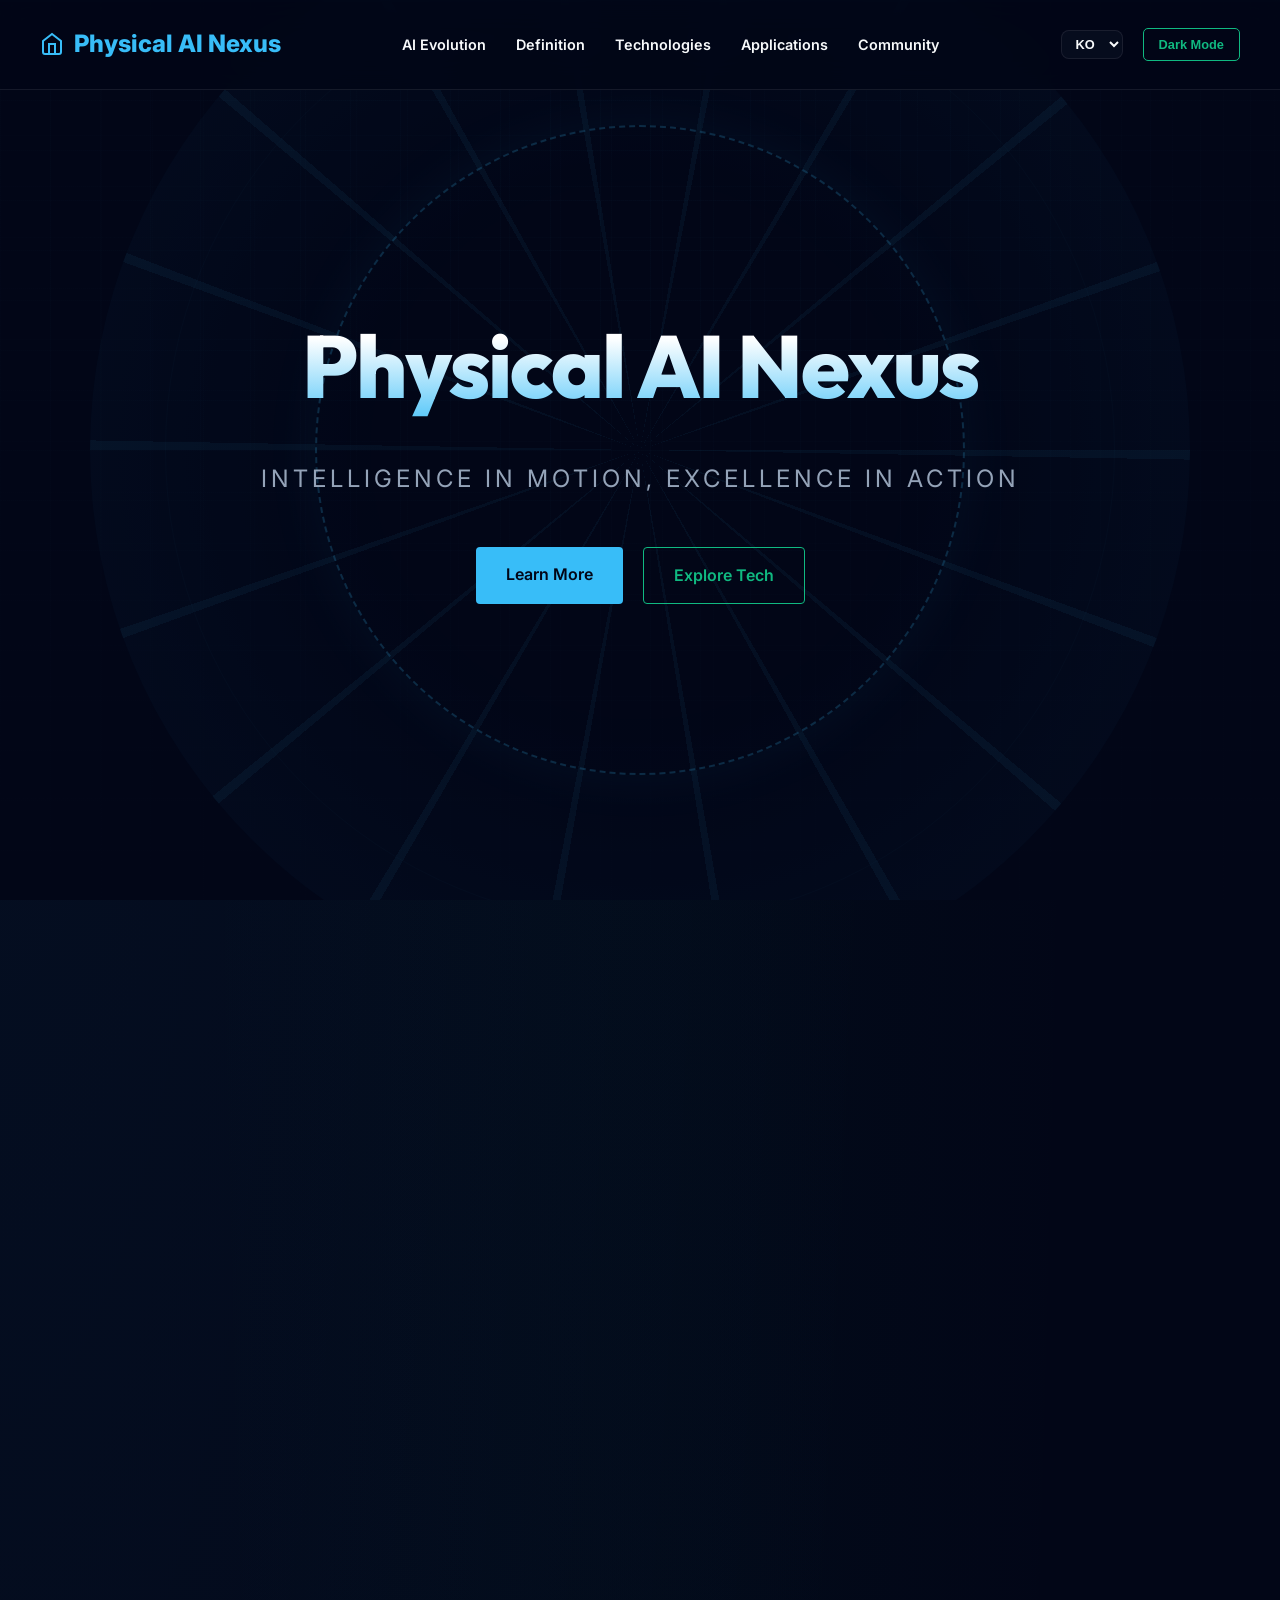
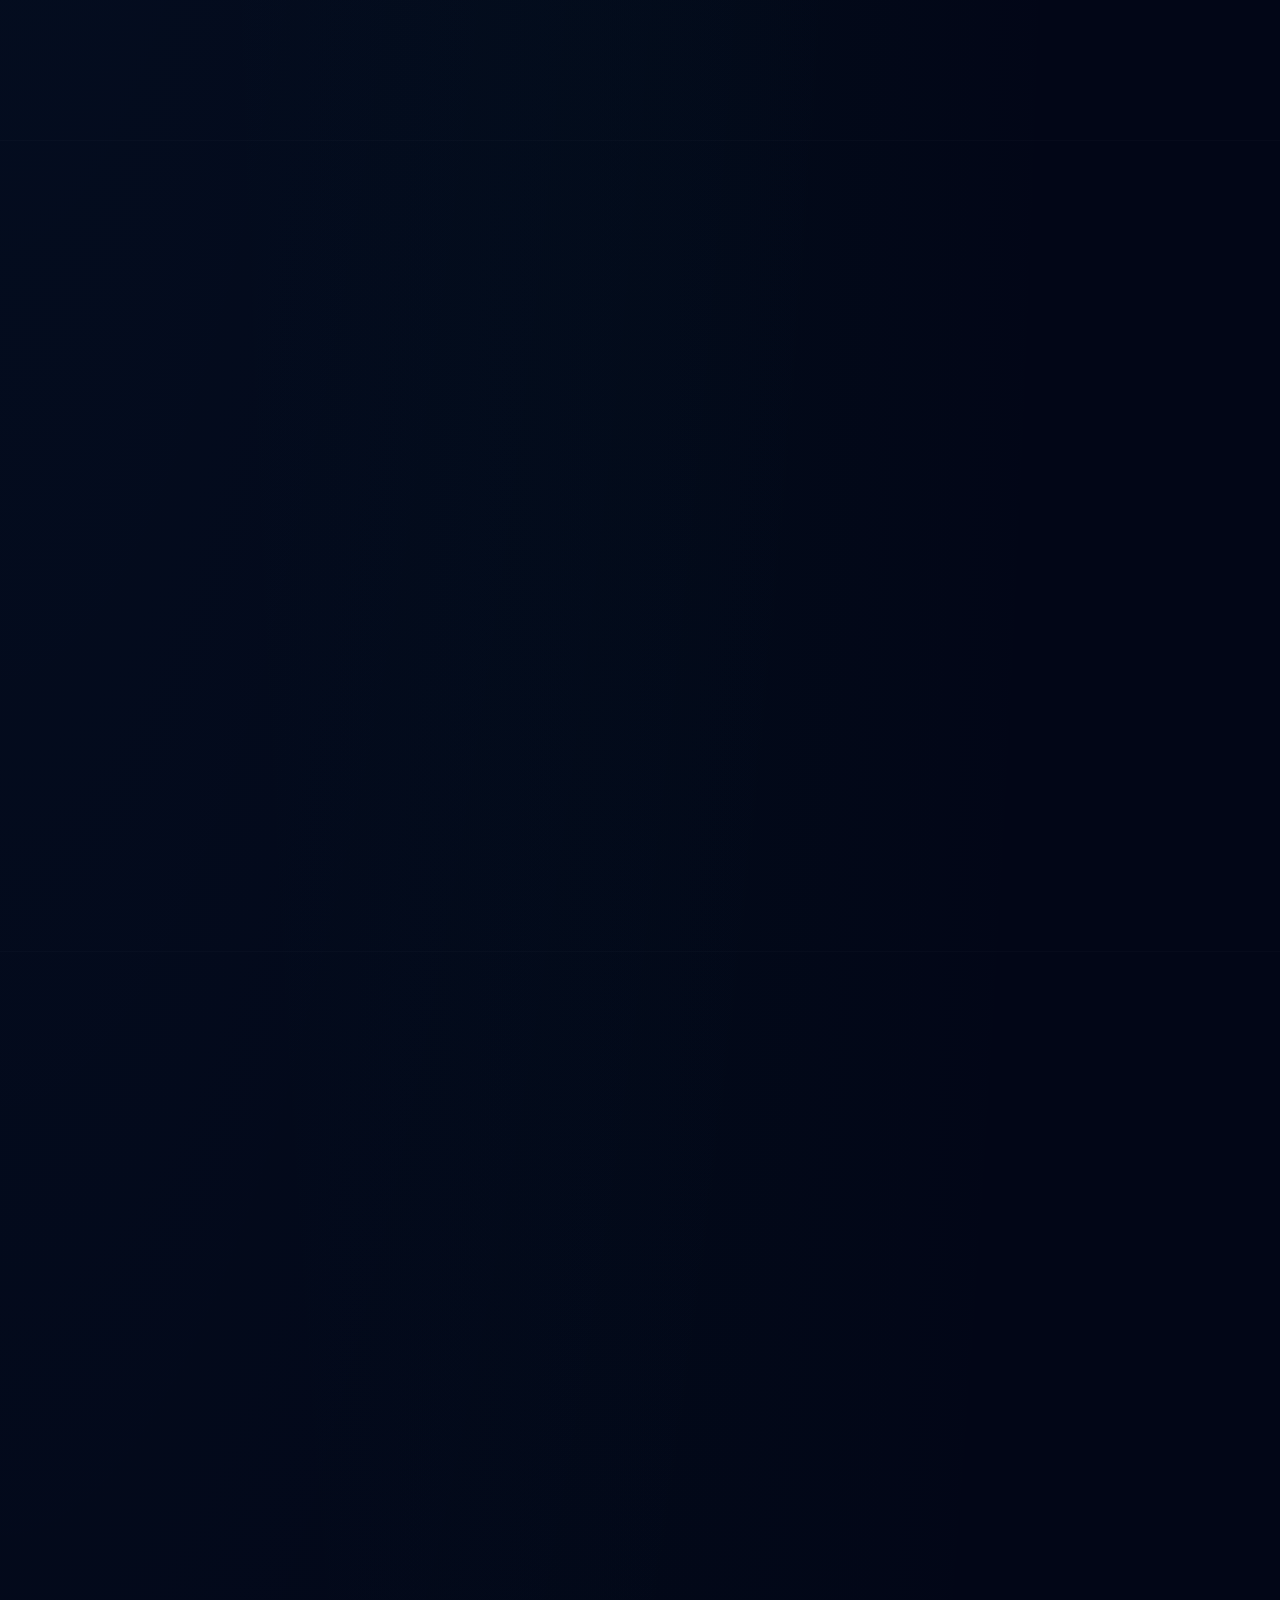
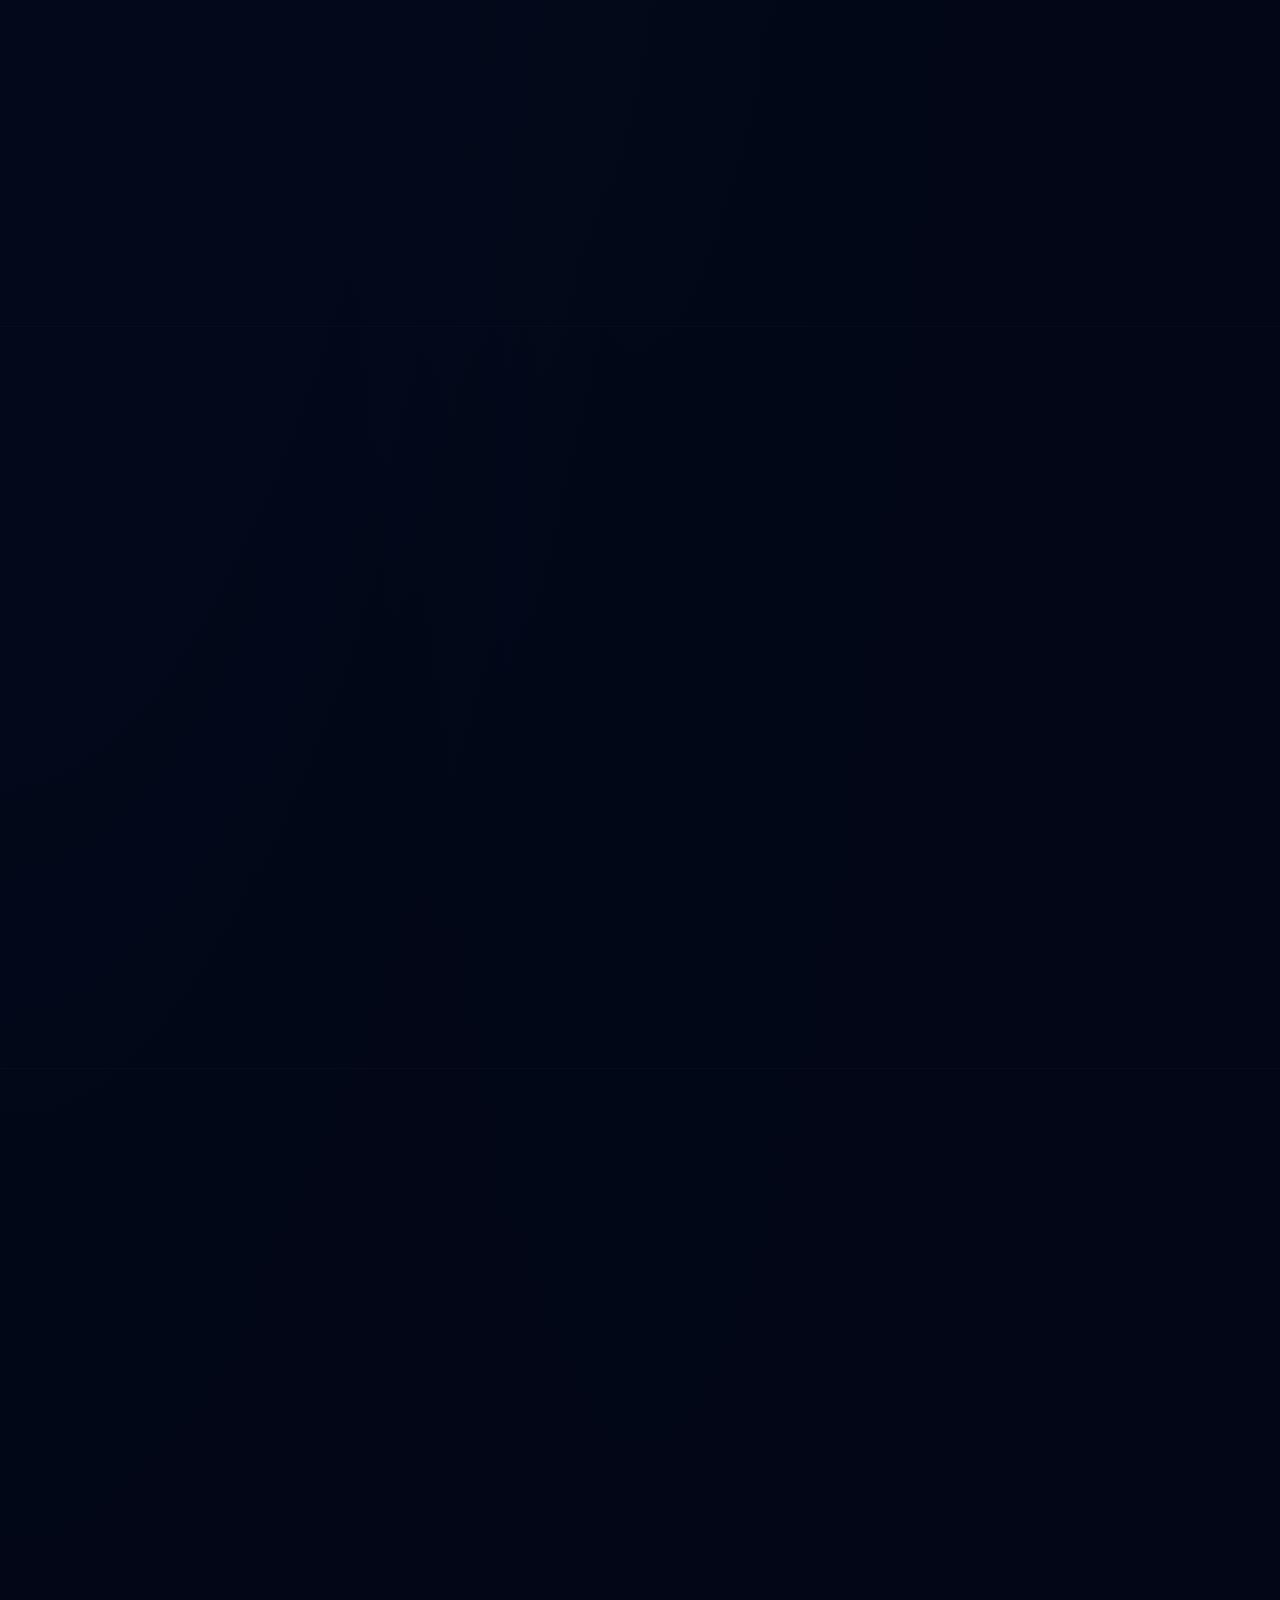
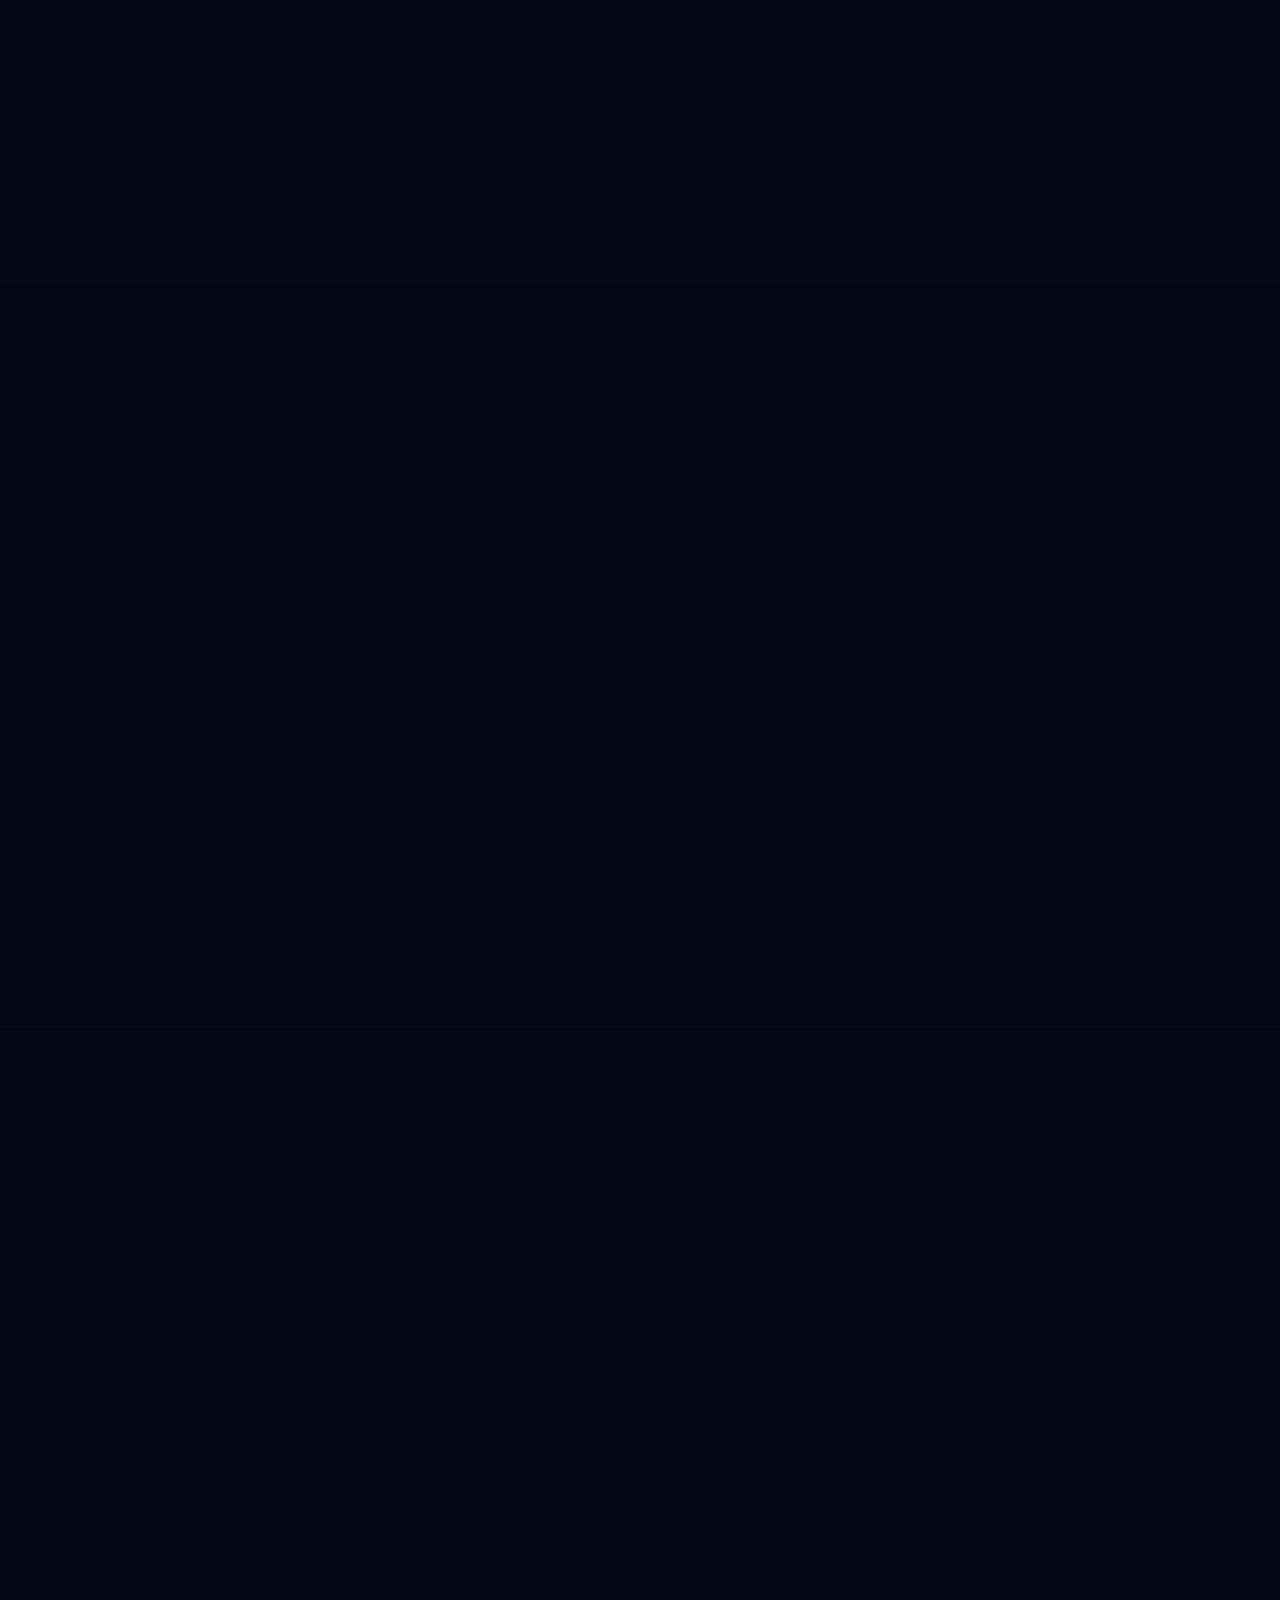
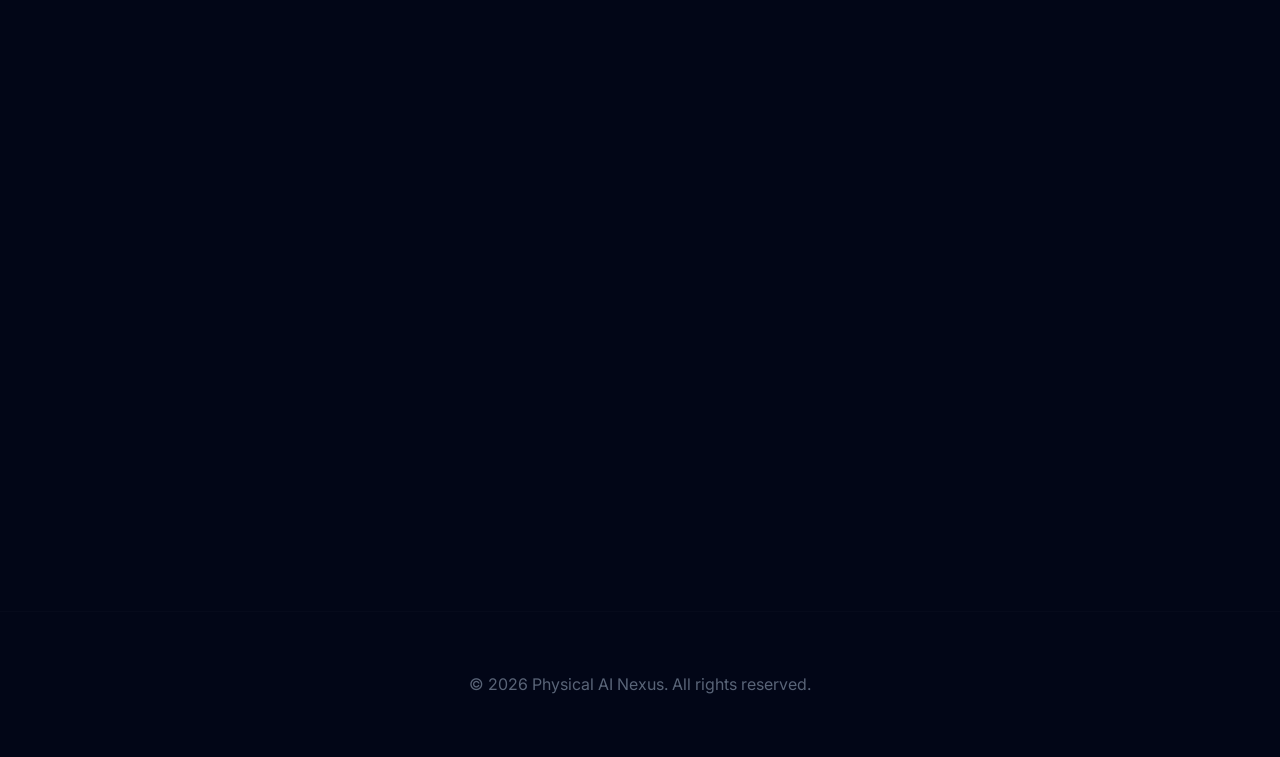
==== commit 59f429da: "Add files via upload" ====
--- a/index.html
+++ b/index.html
@@ -355,6 +355,6 @@
         </div>
     </footer>
 
-    <script src="script.js"></script>
+    <script type="module" src="script.js"></script>
 </body>
 </html>
--- a/style.css
+++ b/style.css
@@ -1323,3 +1323,19 @@
     .portfolio-card { grid-column: span 12; }
     .section-title h2 { font-size: 2.5rem; }
 }
+
+/* Firebase Cloud Integration */
+.loading-spinner {
+    text-align: center;
+    padding: 40px;
+    color: var(--secondary-color);
+    font-weight: 600;
+    letter-spacing: 2px;
+    animation: pulse 1.5s infinite;
+}
+
+.board-form button:disabled {
+    opacity: 0.7;
+    cursor: not-allowed;
+    background: var(--text-muted);
+}
